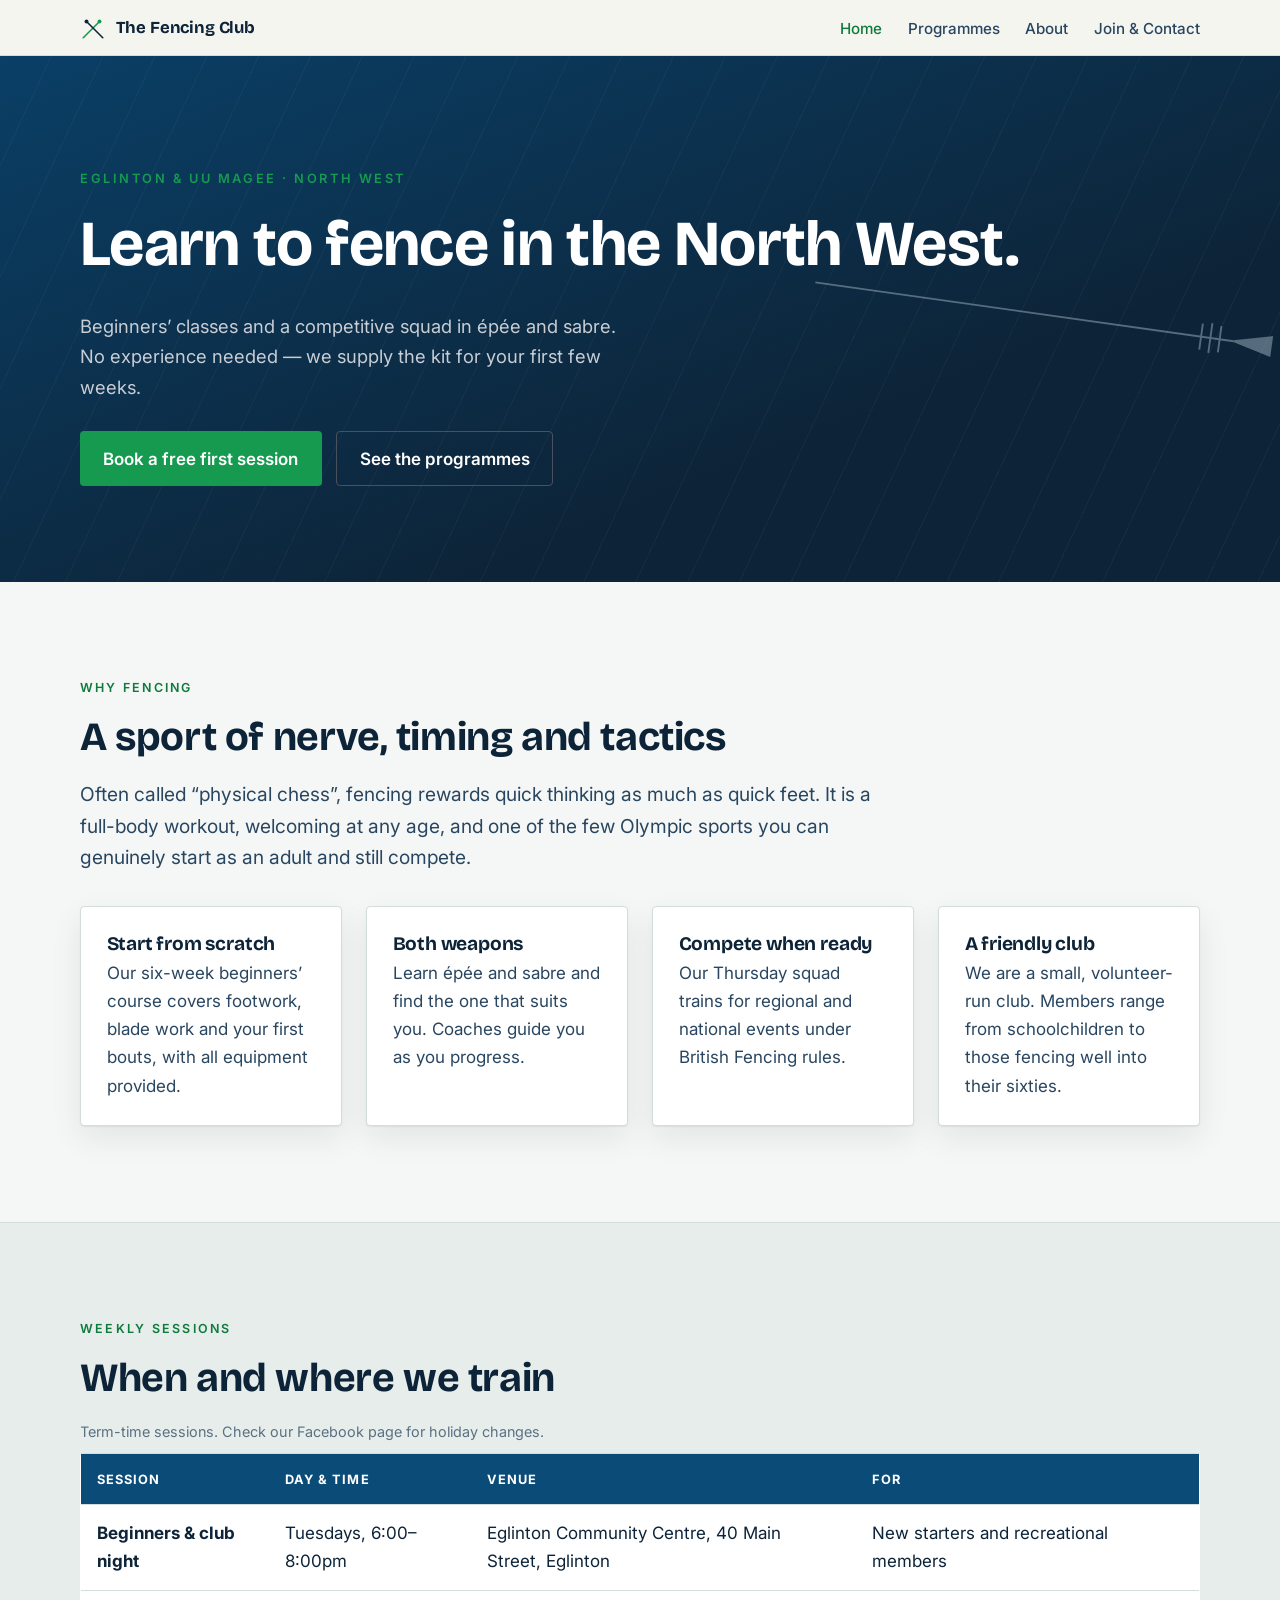
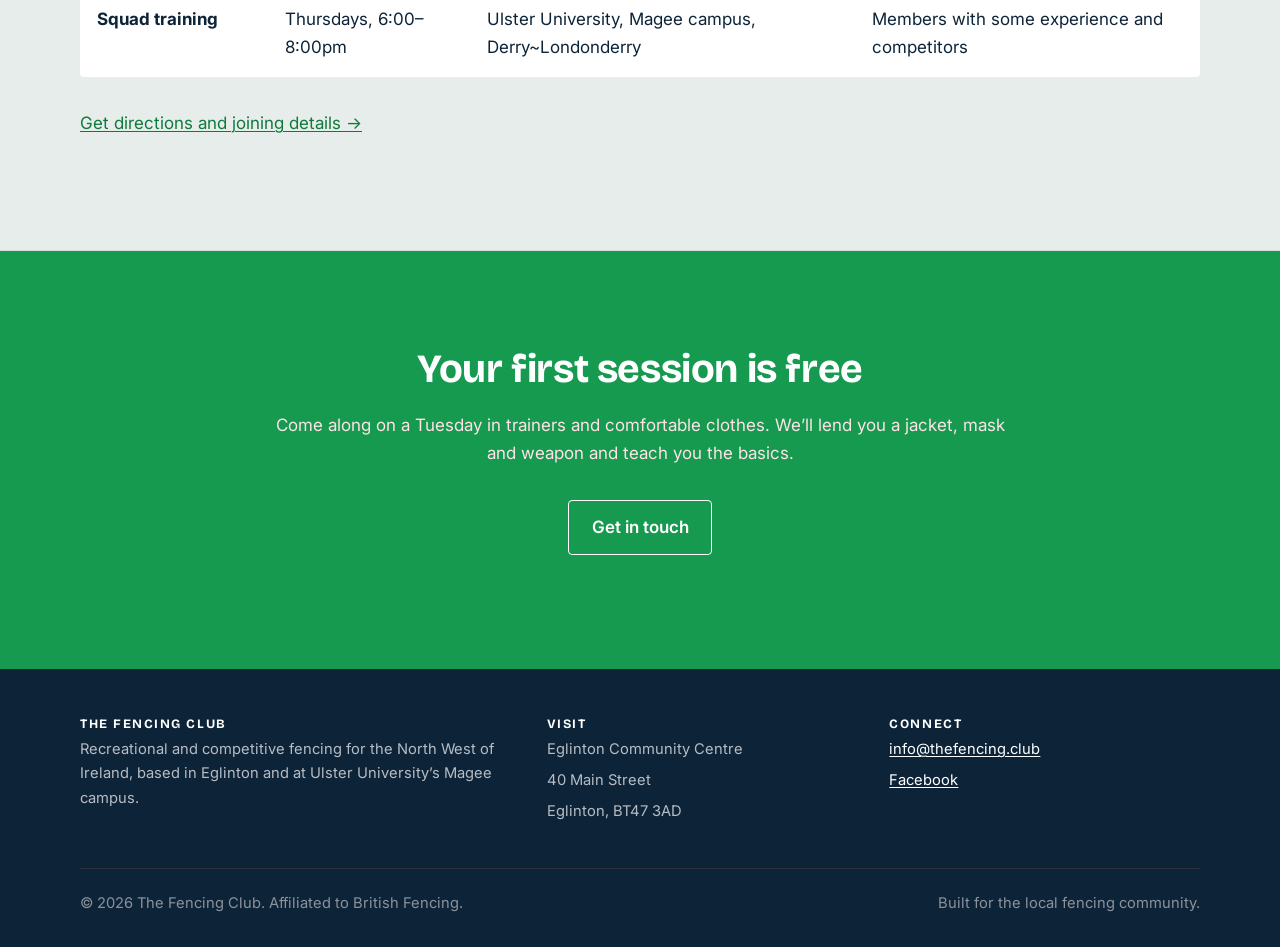
==== index.html @ 3da26bf9 "Static site for The Fencing Club with cPanel Git deploy config" ====
<!DOCTYPE html>
<html lang="en-GB">
<head>
<meta charset="UTF-8">
<meta name="viewport" content="width=device-width, initial-scale=1">
<title>The Fencing Club — Fencing in Eglinton &amp; Derry~Londonderry</title>
<meta name="description" content="The Fencing Club runs beginner and competitive fencing sessions in Eglinton and at UU Magee. Épée and sabre for all ages — first session free.">
<link rel="preconnect" href="https://fonts.googleapis.com">
<link rel="preconnect" href="https://fonts.gstatic.com" crossorigin>
<link href="https://fonts.googleapis.com/css2?family=Bricolage+Grotesque:opsz,wght@12..96,600;12..96,700&family=Inter:wght@400;500;600&display=swap" rel="stylesheet">
<link rel="stylesheet" href="assets/style.css">
</head>
<body>
<a class="skip-link" href="#main">Skip to content</a>

<header class="site-header">
  <nav class="wrap nav" aria-label="Primary">
    <a class="brand" href="index.html">
      <svg viewBox="0 0 32 32" aria-hidden="true" fill="none" stroke="currentColor" stroke-width="2" stroke-linecap="round">
        <path d="M4 28 L24 8" stroke="#159a4f"/>
        <path d="M28 28 L8 8"/>
        <circle cx="24" cy="8" r="2.4" fill="#159a4f" stroke="none"/>
        <circle cx="8" cy="8" r="2.4" fill="currentColor" stroke="none"/>
      </svg>
      The Fencing Club
    </a>
    <button class="nav-toggle" aria-expanded="false" aria-controls="nav-links" aria-label="Toggle menu">
      <svg viewBox="0 0 24 24" aria-hidden="true" fill="none" stroke="currentColor" stroke-width="2" stroke-linecap="round">
        <path d="M3 6h18M3 12h18M3 18h18"/>
      </svg>
    </button>
    <ul class="nav-links" id="nav-links">
      <li><a href="index.html" aria-current="page">Home</a></li>
      <li><a href="programmes.html">Programmes</a></li>
      <li><a href="about.html">About</a></li>
      <li><a href="contact.html">Join &amp; Contact</a></li>
    </ul>
  </nav>
</header>

<main id="main">

  <section class="hero">
    <svg class="hero-blade" viewBox="0 0 600 120" aria-hidden="true" fill="none" stroke="currentColor" stroke-width="2">
      <path d="M20 60 H470" />
      <path d="M470 60 l40 -10 v20 z" fill="currentColor"/>
      <path d="M455 46 v28 M445 44 v32 M435 46 v28" />
      <circle cx="480" cy="60" r="0" />
    </svg>
    <div class="wrap">
      <p class="eyebrow">Eglinton &amp; UU Magee · North West</p>
      <h1>Learn to fence in the North West.</h1>
      <p>Beginners&rsquo; classes and a competitive squad in épée and sabre. No experience needed &mdash; we supply the kit for your first few weeks.</p>
      <div class="hero-actions">
        <a class="btn btn--primary" href="contact.html">Book a free first session</a>
        <a class="btn btn--ghost" href="programmes.html">See the programmes</a>
      </div>
    </div>
  </section>

  <section>
    <div class="wrap">
      <p class="section-label">Why fencing</p>
      <h2>A sport of nerve, timing and tactics</h2>
      <p class="lede">Often called &ldquo;physical chess&rdquo;, fencing rewards quick thinking as much as quick feet. It is a full-body workout, welcoming at any age, and one of the few Olympic sports you can genuinely start as an adult and still compete.</p>
      <div class="grid mt-2">
        <article class="card">
          <h3>Start from scratch</h3>
          <p>Our six-week beginners&rsquo; course covers footwork, blade work and your first bouts, with all equipment provided.</p>
        </article>
        <article class="card">
          <h3>Both weapons</h3>
          <p>Learn épée and sabre and find the one that suits you. Coaches guide you as you progress.</p>
        </article>
        <article class="card">
          <h3>Compete when ready</h3>
          <p>Our Thursday squad trains for regional and national events under British Fencing rules.</p>
        </article>
        <article class="card">
          <h3>A friendly club</h3>
          <p>We are a small, volunteer-run club. Members range from schoolchildren to those fencing well into their sixties.</p>
        </article>
      </div>
    </div>
  </section>

  <section class="band">
    <div class="wrap">
      <p class="section-label">Weekly sessions</p>
      <h2>When and where we train</h2>
      <table class="schedule">
        <caption>Term-time sessions. Check our Facebook page for holiday changes.</caption>
        <thead>
          <tr>
            <th scope="col">Session</th>
            <th scope="col">Day &amp; time</th>
            <th scope="col">Venue</th>
            <th scope="col">For</th>
          </tr>
        </thead>
        <tbody>
          <tr>
            <td><strong>Beginners &amp; club night</strong></td>
            <td>Tuesdays, 6:00&ndash;8:00pm</td>
            <td>Eglinton Community Centre, 40 Main Street, Eglinton</td>
            <td>New starters and recreational members</td>
          </tr>
          <tr>
            <td><strong>Squad training</strong></td>
            <td>Thursdays, 6:00&ndash;8:00pm</td>
            <td>Ulster University, Magee campus, Derry~Londonderry</td>
            <td>Members with some experience and competitors</td>
          </tr>
        </tbody>
      </table>
      <p class="mt-2"><a href="contact.html">Get directions and joining details &rarr;</a></p>
    </div>
  </section>

  <section class="cta">
    <div class="wrap wrap--narrow">
      <h2>Your first session is free</h2>
      <p>Come along on a Tuesday in trainers and comfortable clothes. We&rsquo;ll lend you a jacket, mask and weapon and teach you the basics.</p>
      <p class="mt-2"><a class="btn btn--ghost" href="contact.html">Get in touch</a></p>
    </div>
  </section>

</main>

<footer class="site-footer">
  <div class="wrap footer-cols">
    <div>
      <h4>The Fencing Club</h4>
      <p>Recreational and competitive fencing for the North West of Ireland, based in Eglinton and at Ulster University&rsquo;s Magee campus.</p>
    </div>
    <div>
      <h4>Visit</h4>
      <ul>
        <li>Eglinton Community Centre</li>
        <li>40 Main Street</li>
        <li>Eglinton, BT47 3AD</li>
      </ul>
    </div>
    <div>
      <h4>Connect</h4>
      <ul>
        <li><a href="mailto:info@thefencing.club">info@thefencing.club</a></li>
        <li><a href="https://www.facebook.com/TheFencingClubDerry" rel="noopener">Facebook</a></li>
      </ul>
    </div>
  </div>
  <div class="wrap footer-bottom">
    <span>&copy; <span id="year">2026</span> The Fencing Club. Affiliated to British Fencing.</span>
    <span>Built for the local fencing community.</span>
  </div>
</footer>

<script src="assets/nav.js"></script>
<script>document.getElementById("year").textContent = new Date().getFullYear();</script>
</body>
</html>
---- assets/style.css ----
/* ==========================================================================
   The Fencing Club — North West fencing, Eglinton & UU Magee
   Single shared stylesheet for a small static site.
   ========================================================================== */

:root {
  --ink: #0d2438;             /* deep navy, near-black */
  --ink-soft: #294660;
  --paper: #f5f7f6;
  --paper-dim: #e7edea;
  --steel: #5a7183;
  --steel-light: #9fb2bf;
  --line: #d3ddd9;
  --blue: #0a4b78;            /* NI sport blue */
  --blue-dark: #083a5e;
  --accent: #159a4f;          /* NI sport green */
  --accent-dark: #0e7a3c;
  --focus: #0a4b78;

  --measure: 68ch;
  --radius: 4px;
  --shadow: 0 1px 2px rgba(20, 24, 31, .06), 0 12px 32px rgba(20, 24, 31, .08);

  --font-display: "Bricolage Grotesque", "Helvetica Neue", Arial, sans-serif;
  --font-body: "Inter", -apple-system, BlinkMacSystemFont, "Segoe UI", Roboto, Helvetica, Arial, sans-serif;
}

* { box-sizing: border-box; }

html { scroll-behavior: smooth; }

body {
  margin: 0;
  font-family: var(--font-body);
  font-size: 1.0625rem;
  line-height: 1.65;
  color: var(--ink);
  background: var(--paper);
  -webkit-font-smoothing: antialiased;
}

h1, h2, h3, h4 {
  font-family: var(--font-display);
  font-weight: 700;
  line-height: 1.1;
  color: var(--ink);
  margin: 0 0 .5em;
  letter-spacing: -0.01em;
}

h1 { font-size: clamp(2.4rem, 6vw, 4rem); }
h2 { font-size: clamp(1.7rem, 3.5vw, 2.5rem); }
h3 { font-size: 1.2rem; }

p { margin: 0 0 1.1rem; max-width: var(--measure); }

a { color: var(--accent-dark); text-decoration-thickness: 1px; text-underline-offset: 2px; }
a:hover { color: var(--accent); }

:focus-visible {
  outline: 3px solid var(--focus);
  outline-offset: 2px;
  border-radius: 2px;
}

img { max-width: 100%; display: block; }

.skip-link {
  position: absolute;
  left: -999px;
  top: 0;
  background: var(--ink);
  color: #fff;
  padding: .6rem 1rem;
  z-index: 100;
}
.skip-link:focus { left: .5rem; top: .5rem; }

/* ---------- layout ---------- */

.wrap { width: min(1120px, 100% - 3rem); margin-inline: auto; }
.wrap--narrow { width: min(760px, 100% - 3rem); }

section { padding: clamp(3rem, 8vw, 6rem) 0; }
.section-label {
  font-family: var(--font-body);
  font-size: .78rem;
  font-weight: 600;
  letter-spacing: .18em;
  text-transform: uppercase;
  color: var(--accent-dark);
  margin: 0 0 1rem;
}

/* ---------- header / nav ---------- */

.site-header {
  position: sticky;
  top: 0;
  z-index: 50;
  background: rgba(246, 244, 239, .9);
  backdrop-filter: blur(8px);
  border-bottom: 1px solid var(--line);
}
.nav {
  display: flex;
  align-items: center;
  justify-content: space-between;
  gap: 1rem;
  padding: .85rem 0;
}
.brand {
  display: inline-flex;
  align-items: center;
  gap: .6rem;
  font-family: var(--font-display);
  font-weight: 700;
  font-size: 1.05rem;
  letter-spacing: -0.01em;
  color: var(--ink);
  text-decoration: none;
}
.brand svg { width: 26px; height: 26px; flex: none; }
.brand:hover { color: var(--ink); }

.nav-links {
  display: flex;
  align-items: center;
  gap: 1.6rem;
  list-style: none;
  margin: 0;
  padding: 0;
}
.nav-links a {
  color: var(--ink-soft);
  text-decoration: none;
  font-size: .95rem;
  font-weight: 500;
}
.nav-links a:hover,
.nav-links a[aria-current="page"] { color: var(--accent-dark); }

.nav-toggle {
  display: none;
  border: 1px solid var(--line);
  background: transparent;
  border-radius: var(--radius);
  padding: .45rem .6rem;
  cursor: pointer;
}
.nav-toggle svg { width: 22px; height: 22px; display: block; }

/* ---------- buttons ---------- */

.btn {
  display: inline-flex;
  align-items: center;
  gap: .5rem;
  font: inherit;
  font-weight: 600;
  padding: .8rem 1.4rem;
  border-radius: var(--radius);
  border: 1px solid transparent;
  text-decoration: none;
  cursor: pointer;
  transition: transform .12s ease, background-color .12s ease;
}
.btn:active { transform: translateY(1px); }
.btn--primary { background: var(--accent); color: #fff; }
.btn--primary:hover { background: var(--accent-dark); color: #fff; }
.btn--ghost { border-color: var(--ink); color: var(--ink); background: transparent; }
.btn--ghost:hover { background: var(--ink); color: var(--paper); }

/* ---------- hero ---------- */

.hero {
  position: relative;
  overflow: hidden;
  background: linear-gradient(158deg, #0a3f66 0%, #0d2438 68%);
  color: var(--paper);
  padding: clamp(3.5rem, 10vw, 7rem) 0 clamp(3rem, 8vw, 6rem);
}
.hero h1 { color: #fff; }
.hero p { color: #c9cdd4; font-size: 1.15rem; max-width: 46ch; }
.hero .eyebrow {
  font-size: .8rem;
  font-weight: 600;
  letter-spacing: .2em;
  text-transform: uppercase;
  color: var(--accent);
  margin-bottom: 1.2rem;
}
.hero-actions { display: flex; flex-wrap: wrap; gap: .9rem; margin-top: 1.8rem; }
.hero-actions .btn--ghost { border-color: #4a515c; color: #fff; }
.hero-actions .btn--ghost:hover { background: #fff; color: var(--ink); }

/* diagonal piste lines behind the hero text */
.hero::after {
  content: "";
  position: absolute;
  inset: 0;
  background:
    repeating-linear-gradient(
      115deg,
      transparent 0 46px,
      rgba(255, 255, 255, .035) 46px 47px
    );
  pointer-events: none;
}
.hero .wrap { position: relative; z-index: 1; }

.hero-blade {
  position: absolute;
  right: -6%;
  top: 50%;
  transform: translateY(-50%) rotate(8deg);
  width: 44%;
  min-width: 320px;
  opacity: .5;
  color: var(--steel-light);
  pointer-events: none;
}
@media (max-width: 860px) { .hero-blade { display: none; } }

/* ---------- cards / grids ---------- */

.grid {
  display: grid;
  gap: 1.5rem;
  grid-template-columns: repeat(auto-fit, minmax(240px, 1fr));
}
.card {
  background: #fff;
  border: 1px solid var(--line);
  border-radius: var(--radius);
  padding: 1.6rem;
  box-shadow: var(--shadow);
}
.card h3 { margin-bottom: .35rem; }
.card p { margin-bottom: 0; color: var(--ink-soft); }
.card .tag {
  display: inline-block;
  font-size: .72rem;
  font-weight: 700;
  letter-spacing: .1em;
  text-transform: uppercase;
  color: var(--accent-dark);
  background: var(--paper-dim);
  padding: .25rem .55rem;
  border-radius: 999px;
  margin-bottom: .8rem;
}

/* alternating band */
.band { background: var(--paper-dim); border-block: 1px solid var(--line); }

/* ---------- schedule table ---------- */

.schedule {
  width: 100%;
  border-collapse: collapse;
  margin-top: 1rem;
  background: #fff;
  border: 1px solid var(--line);
  border-radius: var(--radius);
  overflow: hidden;
}
.schedule caption { text-align: left; color: var(--steel); font-size: .9rem; margin-bottom: .6rem; }
.schedule th, .schedule td {
  text-align: left;
  padding: .9rem 1rem;
  border-bottom: 1px solid var(--line);
  vertical-align: top;
}
.schedule thead th {
  background: var(--blue);
  color: #fff;
  font-size: .8rem;
  letter-spacing: .08em;
  text-transform: uppercase;
}
.schedule tbody tr:last-child td { border-bottom: none; }
.schedule td strong { display: block; }

/* ---------- definition list / facts ---------- */

.facts { display: grid; gap: 1.2rem; grid-template-columns: repeat(auto-fit, minmax(200px, 1fr)); margin: 0; }
.facts div { border-left: 3px solid var(--accent); padding-left: 1rem; }
.facts dt { font-size: .78rem; letter-spacing: .12em; text-transform: uppercase; color: var(--steel); margin-bottom: .2rem; }
.facts dd { margin: 0; font-weight: 600; }

/* ---------- steps ---------- */

.steps { list-style: none; counter-reset: step; margin: 1.5rem 0 0; padding: 0; display: grid; gap: 1.1rem; }
.steps li {
  counter-increment: step;
  position: relative;
  padding-left: 3.2rem;
}
.steps li::before {
  content: counter(step);
  position: absolute;
  left: 0;
  top: -.1rem;
  width: 2.3rem;
  height: 2.3rem;
  display: grid;
  place-items: center;
  background: var(--blue);
  color: #fff;
  font-family: var(--font-display);
  font-weight: 700;
  border-radius: 50%;
}
.steps li strong { display: block; }

/* ---------- CTA strip ---------- */

.cta {
  background: var(--accent);
  color: #fff;
  text-align: center;
}
.cta h2 { color: #fff; }
.cta p { margin-inline: auto; color: #ffe3e7; }
.cta .btn--ghost { border-color: #fff; color: #fff; }
.cta .btn--ghost:hover { background: #fff; color: var(--accent-dark); }

/* ---------- FAQ ---------- */

.faq { display: grid; gap: .6rem; margin-top: 1.5rem; }
.faq details {
  background: #fff;
  border: 1px solid var(--line);
  border-radius: var(--radius);
  padding: 0 1.1rem;
}
.faq summary {
  cursor: pointer;
  font-weight: 600;
  padding: 1rem 0;
  list-style: none;
  display: flex;
  justify-content: space-between;
  gap: 1rem;
}
.faq summary::-webkit-details-marker { display: none; }
.faq summary::after { content: "+"; color: var(--accent); font-size: 1.3rem; line-height: 1; }
.faq details[open] summary::after { content: "\2212"; }
.faq details > p { padding-bottom: 1.1rem; margin: 0; color: var(--ink-soft); }

/* ---------- contact ---------- */

.contact-grid { display: grid; gap: 2.5rem; grid-template-columns: 1fr 1fr; align-items: start; }
@media (max-width: 780px) { .contact-grid { grid-template-columns: 1fr; } }
.map-frame {
  width: 100%;
  aspect-ratio: 4 / 3;
  border: 1px solid var(--line);
  border-radius: var(--radius);
  filter: grayscale(.35) contrast(1.05);
}

/* ---------- footer ---------- */

.site-footer {
  background: var(--ink);
  color: #b7bcc4;
  padding: 3rem 0 2rem;
  font-size: .92rem;
}
.site-footer a { color: #fff; }
.footer-cols {
  display: grid;
  gap: 2rem;
  grid-template-columns: 1.4fr 1fr 1fr;
}
@media (max-width: 720px) { .footer-cols { grid-template-columns: 1fr 1fr; } }
.site-footer h4 { color: #fff; font-size: .8rem; letter-spacing: .12em; text-transform: uppercase; }
.site-footer ul { list-style: none; margin: 0; padding: 0; display: grid; gap: .4rem; }
.footer-bottom {
  margin-top: 2.5rem;
  padding-top: 1.4rem;
  border-top: 1px solid #2b323d;
  display: flex;
  flex-wrap: wrap;
  justify-content: space-between;
  gap: .6rem;
  color: #8b929c;
}

/* ---------- utilities ---------- */

.lede { font-size: 1.2rem; color: var(--ink-soft); }
.stack > * + * { margin-top: 1.5rem; }
.center { text-align: center; }
.mt-2 { margin-top: 2rem; }

/* ---------- mobile nav ---------- */

@media (max-width: 760px) {
  .nav-toggle { display: inline-flex; }
  .nav-links {
    position: absolute;
    inset: 100% 0 auto 0;
    flex-direction: column;
    align-items: stretch;
    gap: 0;
    background: var(--paper);
    border-bottom: 1px solid var(--line);
    padding: .5rem 1.5rem 1rem;
  }
  .nav-links[hidden] { display: none; }
  .nav-links li { border-top: 1px solid var(--line); }
  .nav-links a { display: block; padding: .9rem 0; }
}

@media (prefers-reduced-motion: reduce) {
  html { scroll-behavior: auto; }
  * { transition: none !important; }
}
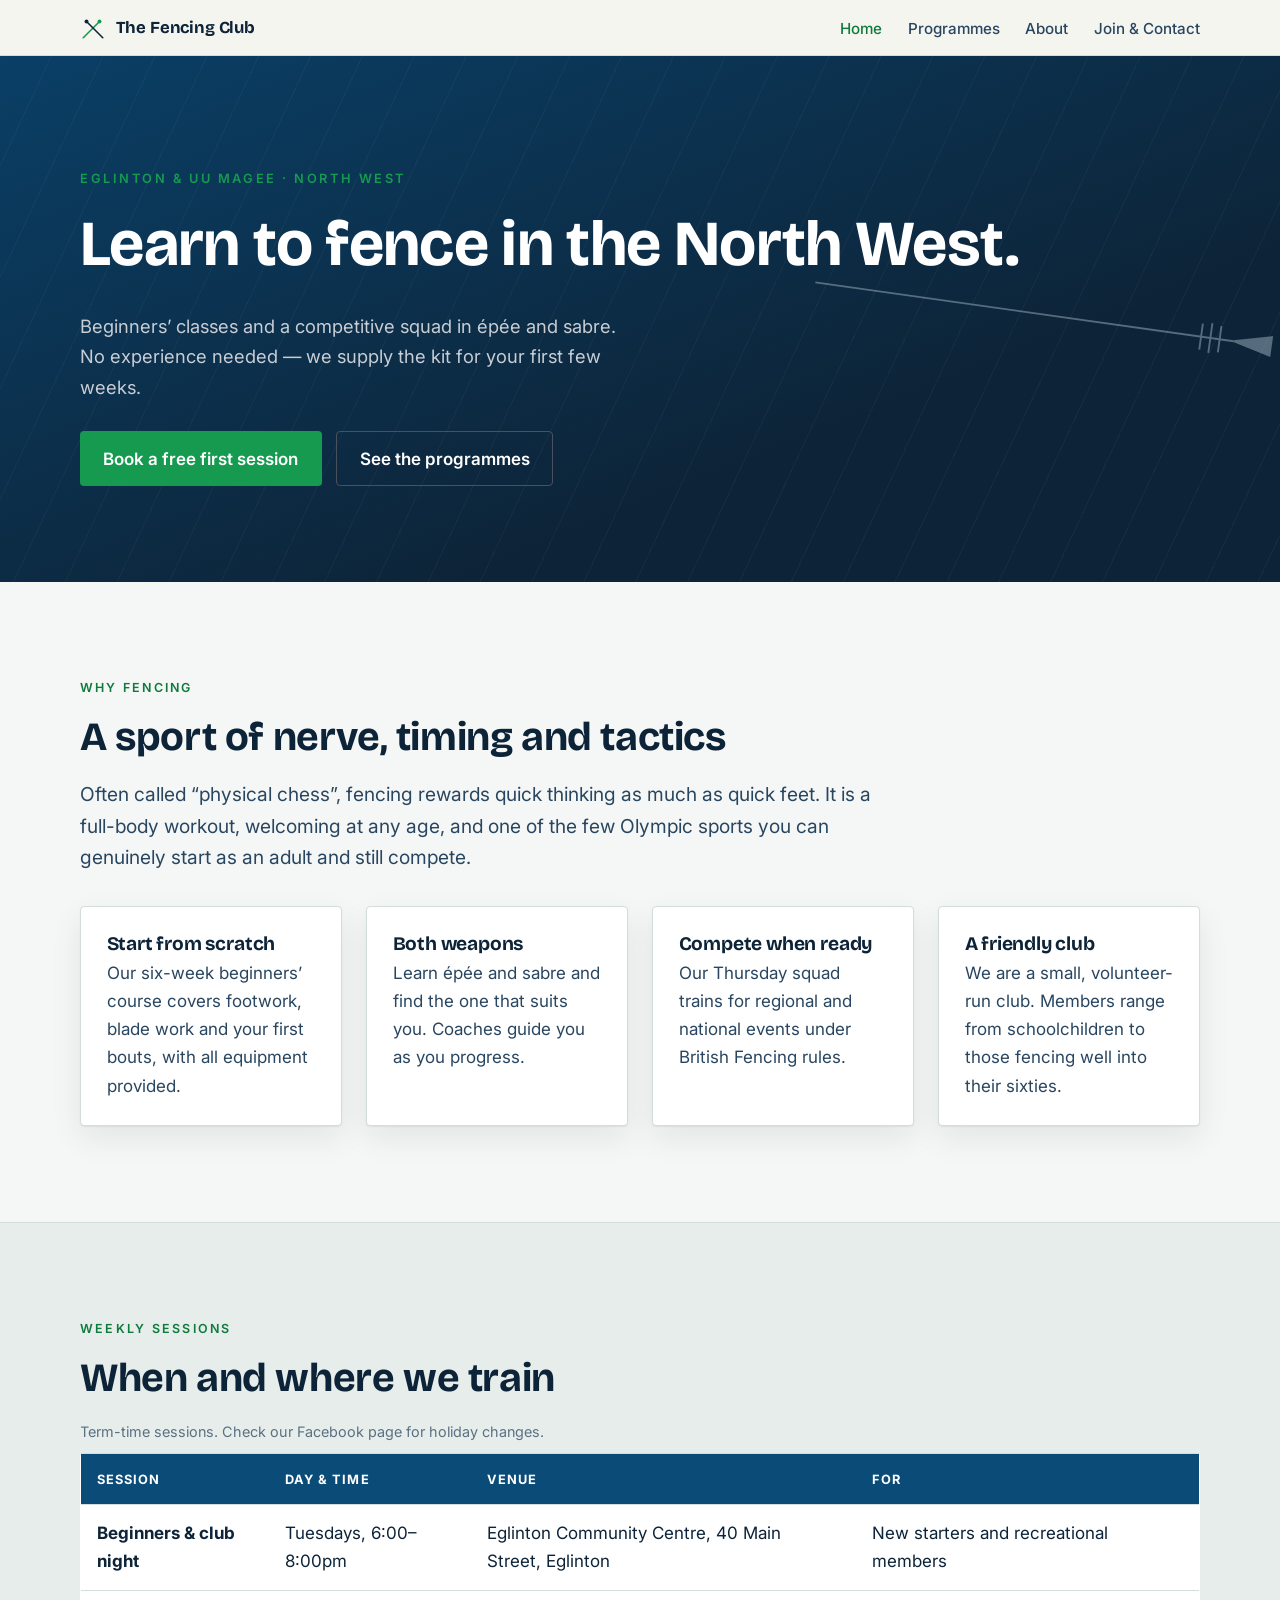
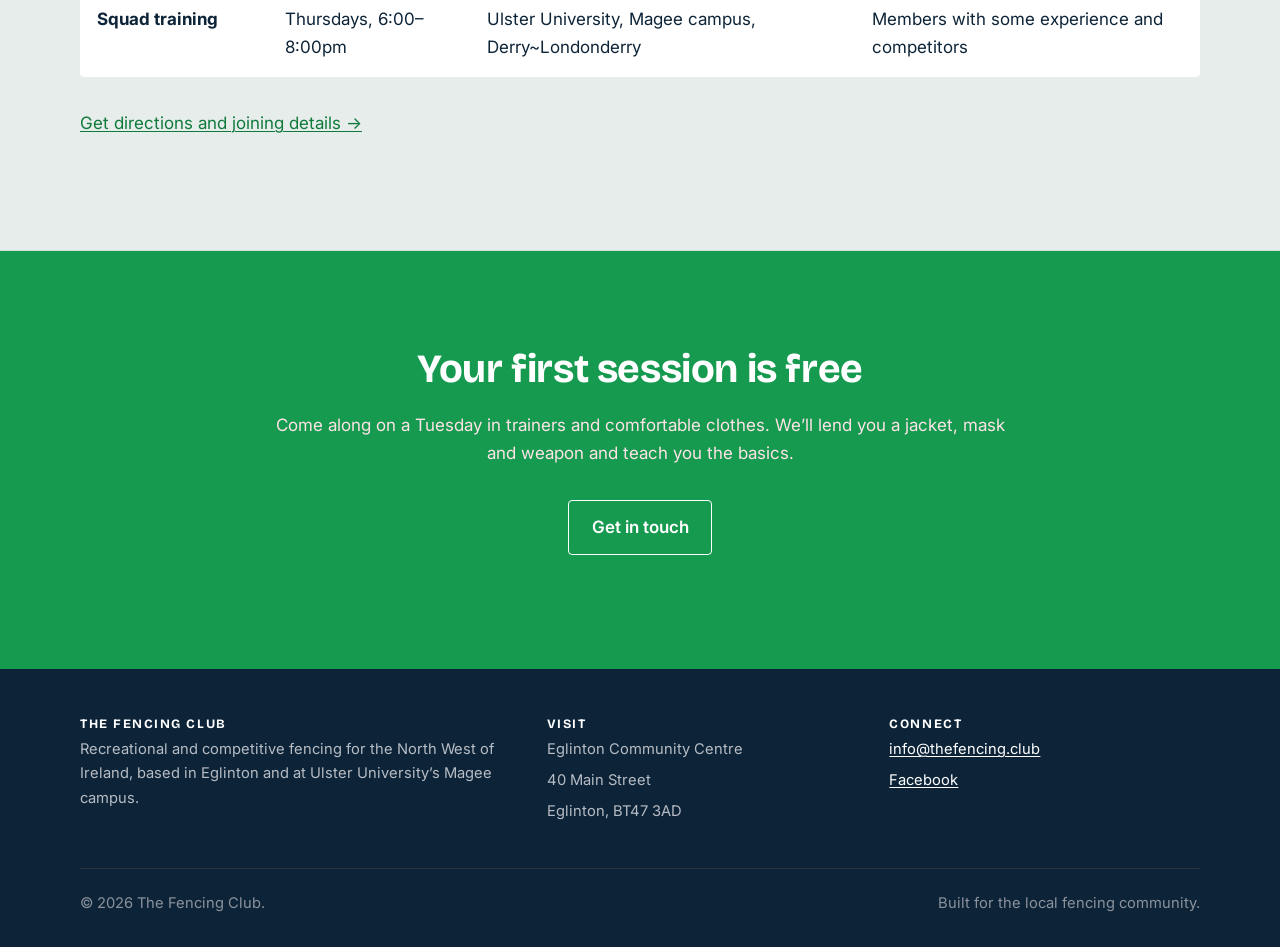
==== commit c4666c93: "Remove British Fencing affiliation line from footer" ====
--- a/index.html
+++ b/index.html
@@ -150,7 +150,7 @@
     </div>
   </div>
   <div class="wrap footer-bottom">
-    <span>&copy; <span id="year">2026</span> The Fencing Club. Affiliated to British Fencing.</span>
+    <span>&copy; <span id="year">2026</span> The Fencing Club.</span>
     <span>Built for the local fencing community.</span>
   </div>
 </footer>
